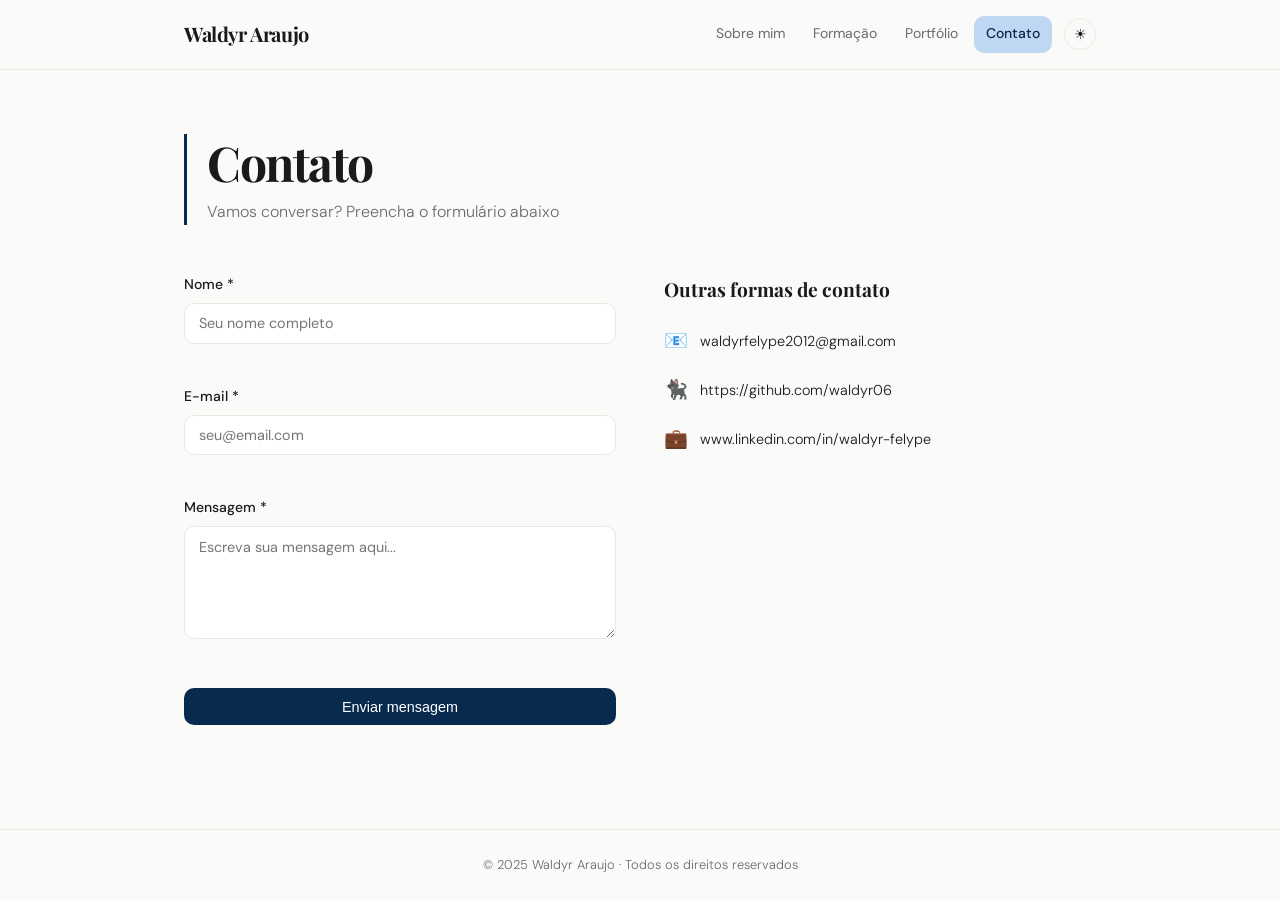
==== contato.html @ 29e52b24 "Quase pronto" ====
<!DOCTYPE html>
<html lang="pt-BR">
<head>
  <meta charset="UTF-8" />
  <meta name="viewport" content="width=device-width, initial-scale=1.0" />
  <title>Portfólio | Contato</title>
  <link rel="stylesheet" href="css/style.css" />
  <link rel="preconnect" href="https://fonts.googleapis.com" />
  <link href="https://fonts.googleapis.com/css2?family=Playfair+Display:wght@400;700&family=DM+Sans:wght@300;400;500&display=swap" rel="stylesheet" />
</head>
<body>

  <!-- CABEÇALHO / NAVEGAÇÃO -->
  <header class="site-header">
    <div class="container header-inner">
      <a href="index.html" class="logo">Waldyr Araujo</a>

      <nav class="main-nav" id="mainNav">
        <a href="index.html" class="nav-link">Sobre mim</a>
        <a href="formacao.html" class="nav-link">Formação</a>
        <a href="portfolio.html" class="nav-link">Portfólio</a>
        <a href="contato.html" class="nav-link active">Contato</a>
        <button class="theme-toggle" id="themeToggle" aria-label="Alternar tema">☀</button>
      </nav>
    </div>
  </header>

  <main class="page-content">
    <div class="container">

      <!-- Título da página -->
      <section class="page-header fade-in">
        <h1 class="page-title">Contato</h1>
        <p class="page-subtitle">Vamos conversar? Preencha o formulário abaixo</p>
      </section>

      <section class="section fade-in contact-section">

        <div class="contact-form-wrap">
          <form id="contactForm" novalidate>

            <!-- Campo Nome -->
            <div class="form-group">
              <label for="nome">Nome *</label>
              <input
                type="text"
                id="nome"
                name="nome"
                placeholder="Seu nome completo"
                autocomplete="name"
              />
              <span class="error-msg" id="erroNome"></span>
            </div>

            <!-- Campo E-mail -->
            <div class="form-group">
              <label for="email">E-mail *</label>
              <input
                type="email"
                id="email"
                name="email"
                placeholder="seu@email.com"
                autocomplete="email"
              />
              <span class="error-msg" id="erroEmail"></span>
            </div>

            <!-- Campo Mensagem -->
            <div class="form-group">
              <label for="mensagem">Mensagem *</label>
              <textarea
                id="mensagem"
                name="mensagem"
                rows="5"
                placeholder="Escreva sua mensagem aqui..."
              ></textarea>
              <span class="error-msg" id="erroMensagem"></span>
            </div>

            <button type="submit" class="btn-primary btn-full">Enviar mensagem</button>

          </form>

          <div class="modal-overlay" id="modalOverlay">
            <div class="modal">
              <span class="modal-icon">✓</span>
              <h3>Mensagem enviada com sucesso!</h3>
              <p>Obrigado pelo contato. Retornarei em breve.</p>
              <button class="btn-primary" id="modalClose">Fechar</button>
            </div>
          </div>
        </div>

        <div class="contact-info">
          <h3>Outras formas de contato</h3>
          <ul class="contact-links">
            <li>
              <span class="contact-icon">📧</span>
              <a href="waldyrfelype2012@gmail.com">waldyrfelype2012@gmail.com</a>
            </li>
            <li>
              <span class="contact-icon">🐈‍⬛</span>
              <a href="https://github.com/waldyr06" target="_blank" rel="noopener">https://github.com/waldyr06</a>
            </li>
            <li>
              <span class="contact-icon">💼</span>
              <a href="www.linkedin.com/in/waldyr-felype" target="_blank" rel="noopener">www.linkedin.com/in/waldyr-felype</a>
            </li>
          </ul>
        </div>

      </section>
    </div>
  </main>

  <footer class="site-footer">
    <div class="container">
      <p>© 2025 Waldyr Araujo · Todos os direitos reservados</p>
    </div>
  </footer>

  <script src="script.js"></script>
</body>
</html>
---- css/style.css ----
/* ── Variáveis de tema (claro por padrão) ── */
:root {
  --bg:          #fafaf8;
  --bg-card:     #ffffff;
  --text:        #1a1a1a;
  --text-muted:  #6b6b6b;
  --accent:      #082a4e; 
  --accent-light:#bfd7f3;
  --border:      #e8e8e4;
  --header-bg:   rgba(250,250,248,0.92);
  --shadow:      0 2px 16px rgba(0,0,0,0.06);
  --radius:      10px;
  --font-display:'Playfair Display', Georgia, serif;
  --font-body:   'DM Sans', sans-serif;
  --transition:  0.3s ease;
}

/* ── Variáveis do tema escuro ── */
body.dark {
  --bg:         #121212;
  --bg-card:    #1e1e1e;
  --text:       #f0f0f0;
  --text-muted: #a0a0a0;
  --accent:     #529ab7;
  --accent-light:#1b3b43;
  --border:     #2e2e2e;
  --header-bg:  rgba(18,18,18,0.92);
}

/* ── Reset básico ── */
*, *::before, *::after {
  box-sizing: border-box;
  margin: 0;
  padding: 0;
}

html {
  scroll-behavior: smooth;
  font-size: 16px;
}

body {
  background-color: var(--bg);
  color: var(--text);
  font-family: var(--font-body);
  font-weight: 300;
  line-height: 1.7;
  transition: background-color var(--transition), color var(--transition);
  min-height: 100vh;
  display: flex;
  flex-direction: column;
}

img { max-width: 100%; display: block; }
a  { color: var(--accent); text-decoration: none; }
a:hover { text-decoration: underline; }
ul { list-style: none; }

/* ── Container central ── */
.container {
  max-width: 960px;
  margin: 0 auto;
  padding: 0 1.5rem;
}

/* CABEÇALHO E NAVEGAÇÃO */
.site-header {
  position: sticky;
  top: 0;
  z-index: 100;
  background: var(--header-bg);
  backdrop-filter: blur(8px);
  border-bottom: 1px solid var(--border);
  transition: background var(--transition);
}

.header-inner {
  display: flex;
  align-items: center;
  justify-content: space-between;
  padding-top: 1rem;
  padding-bottom: 1rem;
}

/* Logo / nome */
.logo {
  font-family: var(--font-display);
  font-size: 1.25rem;
  font-weight: 700;
  color: var(--text);
  letter-spacing: -0.02em;
}
.logo:hover { text-decoration: none; color: var(--accent); }

/* Links de navegação */
.main-nav {
  display: flex;
  align-items: center;
  gap: 0.25rem;
}

.nav-link {
  font-size: 0.875rem;
  font-weight: 400;
  color: var(--text-muted);
  padding: 0.4rem 0.75rem;
  border-radius: var(--radius);
  transition: color var(--transition), background var(--transition);
}
.nav-link:hover,
.nav-link.active {
  color: var(--accent);
  background: var(--accent-light);
  text-decoration: none;
}
.nav-link.active {
  font-weight: 500;
}

/* Botão de alternar tema */
.theme-toggle {
  background: none;
  border: 1px solid var(--border);
  border-radius: 50%;
  width: 2rem;
  height: 2rem;
  cursor: pointer;
  font-size: 0.875rem;
  color: var(--text);
  margin-left: 0.5rem;
  transition: border-color var(--transition), transform 0.2s;
}
.theme-toggle:hover { border-color: var(--accent); transform: rotate(20deg); }

/* CONTEÚDO PRINCIPAL */
.page-content {
  flex: 1;
  padding: 4rem 0 2rem;
}

/* Cabeçalho de página (formação, portfólio, contato) */
.page-header {
  margin-bottom: 3rem;
  border-left: 3px solid var(--accent);
  padding-left: 1.25rem;
}
.page-title {
  font-family: var(--font-display);
  font-size: clamp(2rem, 5vw, 3rem);
  font-weight: 700;
  line-height: 1.2;
  letter-spacing: -0.03em;
}
.page-subtitle {
  color: var(--text-muted);
  margin-top: 0.4rem;
  font-size: 1rem;
}

/* Seção genérica */
.section { margin-bottom: 4rem; }
.section-title {
  font-family: var(--font-display);
  font-size: 1.4rem;
  font-weight: 700;
  margin-bottom: 1.5rem;
  letter-spacing: -0.02em;
}

/* HERO — index.html */
.hero {
  display: flex;
  align-items: center;
  gap: 3rem;
  margin-bottom: 4rem;
  padding: 3rem 0;
}

.hero-text { flex: 1; }

.hero-greeting {
  font-size: 0.875rem;
  letter-spacing: 0.1em;
  text-transform: uppercase;
  color: var(--accent);
  margin-bottom: 0.5rem;
}
.hero-name {
  font-family: var(--font-display);
  font-size: clamp(2.2rem, 6vw, 3.5rem);
  font-weight: 700;
  line-height: 1.1;
  letter-spacing: -0.03em;
  margin-bottom: 0.5rem;
}
.hero-role {
  color: var(--text-muted);
  font-size: 1rem;
  margin-bottom: 1.25rem;
}
.hero-bio {
  max-width: 480px;
  margin-bottom: 2rem;
  color: var(--text);
  font-size: 1rem;
}


.avatar-foto {
  width: 140px;
  height: 140px;
  border-radius: 50%;       
  object-fit: cover;
  border: 3px solid var(--accent);
}

/* BOTÕES */
.btn-primary {
  display: inline-block;
  background: var(--accent);
  color: #fff;
  padding: 0.65rem 1.5rem;
  border-radius: var(--radius);
  font-weight: 500;
  font-size: 0.9rem;
  border: none;
  cursor: pointer;
  transition: opacity var(--transition), transform 0.2s;
}
.btn-primary:hover {
  opacity: 0.85;
  transform: translateY(-1px);
  text-decoration: none;
  color: #fff;
}

.btn-outline {
  display: inline-block;
  border: 1px solid var(--accent);
  color: var(--accent);
  padding: 0.5rem 1.1rem;
  border-radius: var(--radius);
  font-size: 0.875rem;
  font-weight: 500;
  transition: background var(--transition), color var(--transition);
}
.btn-outline:hover {
  background: var(--accent);
  color: #fff;
  text-decoration: none;
}

.btn-full { width: 100%; text-align: center; }

/* CARDS GRID (hobbies, cursos) */
.cards-grid {
  display: grid;
  grid-template-columns: repeat(auto-fill, minmax(200px, 1fr));
  gap: 1.25rem;
}

.card {
  background: var(--bg-card);
  border: 1px solid var(--border);
  border-radius: var(--radius);
  padding: 1.5rem;
  transition: box-shadow var(--transition), transform var(--transition);
}
.card:hover {
  box-shadow: var(--shadow);
  transform: translateY(-2px);
}
.card-icon { font-size: 1.75rem; display: block; margin-bottom: 0.75rem; }
.card h3 { font-size: 1rem; font-weight: 500; margin-bottom: 0.4rem; }
.card p  { font-size: 0.875rem; color: var(--text-muted); }

/* TIMELINE — formacao.html */
.timeline { position: relative; padding-left: 2rem; }
.timeline::before {
  content: '';
  position: absolute;
  left: 0.45rem;
  top: 0;
  bottom: 0;
  width: 2px;
  background: var(--border);
}

.timeline-item {
  position: relative;
  margin-bottom: 2.5rem;
}
.timeline-dot {
  position: absolute;
  left: -1.65rem;
  top: 0.35rem;
  width: 12px;
  height: 12px;
  border-radius: 50%;
  background: var(--accent);
  border: 2px solid var(--bg);
  box-shadow: 0 0 0 2px var(--accent);
}
.timeline-content { }
.timeline-year {
  font-size: 0.8rem;
  font-weight: 500;
  color: var(--accent);
  letter-spacing: 0.05em;
  text-transform: uppercase;
}
.timeline-content h3 {
  font-family: var(--font-display);
  font-size: 1.1rem;
  margin: 0.25rem 0 0.1rem;
}
.timeline-place {
  font-size: 0.875rem;
  color: var(--text-muted);
  margin-bottom: 0.4rem;
}
.timeline-content p {
  font-size: 0.9rem;
  color: var(--text);
}

/* PROJETOS — portfolio.html */
.projects-grid {
  display: grid;
  grid-template-columns: repeat(auto-fill, minmax(260px, 1fr));
  gap: 1.5rem;
}

.project-card {
  background: var(--bg-card);
  border: 1px solid var(--border);
  border-radius: var(--radius);
  overflow: hidden;
  transition: box-shadow var(--transition), transform var(--transition);
}
.project-card:hover {
  box-shadow: var(--shadow);
  transform: translateY(-3px);
}

.project-thumb {
  height: 130px;
  background: var(--accent-light);
  display: flex;
  align-items: center;
  justify-content: center;
}
.project-thumb-icon { font-size: 3rem; }

.project-body { padding: 1.25rem; }
.project-title {
  font-family: var(--font-display);
  font-size: 1.1rem;
  font-weight: 700;
  margin-bottom: 0.5rem;
}
.project-desc {
  font-size: 0.875rem;
  color: var(--text-muted);
  margin-bottom: 1rem;
}

/* FORMULÁRIO DE CONTATO — contato.html */
.contact-section {
  display: grid;
  grid-template-columns: 1fr 1fr;
  gap: 3rem;
  align-items: start;
}

.contact-form-wrap { position: relative; }

.form-group { margin-bottom: 1.25rem; }
.form-group label {
  display: block;
  font-size: 0.875rem;
  font-weight: 500;
  margin-bottom: 0.4rem;
}
.form-group input,
.form-group textarea {
  width: 100%;
  padding: 0.65rem 0.9rem;
  background: var(--bg-card);
  border: 1px solid var(--border);
  border-radius: var(--radius);
  color: var(--text);
  font-family: var(--font-body);
  font-size: 0.9rem;
  transition: border-color var(--transition), box-shadow var(--transition);
  outline: none;
}
.form-group input:focus,
.form-group textarea:focus {
  border-color: var(--accent);
  box-shadow: 0 0 0 3px var(--accent-light);
}
/* Estado de erro no campo */
.form-group input.error,
.form-group textarea.error {
  border-color: #e05252;
}

/* Mensagem de erro abaixo do campo */
.error-msg {
  display: block;
  font-size: 0.8rem;
  color: #e05252;
  margin-top: 0.3rem;
  min-height: 1rem;
}

/* Informações de contato (lado direito) */
.contact-info h3 {
  font-family: var(--font-display);
  font-size: 1.2rem;
  margin-bottom: 1.25rem;
}
.contact-links { display: flex; flex-direction: column; gap: 1rem; }
.contact-links li { display: flex; align-items: center; gap: 0.75rem; }
.contact-icon { font-size: 1.2rem; }
.contact-links a { font-size: 0.9rem; color: var(--text); }
.contact-links a:hover { color: var(--accent); }

/* MODAL DE CONFIRMAÇÃO */
.modal-overlay {
  display: none;
  position: fixed;
  inset: 0;
  background: rgba(0,0,0,0.45);
  z-index: 200;
  align-items: center;
  justify-content: center;
}
.modal-overlay.active { display: flex; }

.modal {
  background: var(--bg-card);
  border-radius: var(--radius);
  padding: 2.5rem;
  max-width: 380px;
  width: 90%;
  text-align: center;
  animation: modalIn 0.3s ease;
}
@keyframes modalIn {
  from { opacity: 0; transform: scale(0.9) translateY(10px); }
  to   { opacity: 1; transform: scale(1) translateY(0); }
}
.modal-icon {
  display: block;
  font-size: 2.5rem;
  color: var(--accent);
  margin-bottom: 1rem;
}
.modal h3 {
  font-family: var(--font-display);
  margin-bottom: 0.5rem;
  font-size: 1.25rem;
}
.modal p {
  color: var(--text-muted);
  font-size: 0.9rem;
  margin-bottom: 1.5rem;
}

/* ANIMAÇÃO DE ENTRADA (fade-in) */
.fade-in {
  opacity: 0;
  transform: translateY(18px);
  animation: fadeIn 0.6s ease forwards;
}
@keyframes fadeIn {
  to { opacity: 1; transform: translateY(0); }
}
/* Delay escalonado para filhos */
.fade-in:nth-child(1) { animation-delay: 0.1s; }
.fade-in:nth-child(2) { animation-delay: 0.2s; }
.fade-in:nth-child(3) { animation-delay: 0.3s; }

/* RODAPÉ */
.site-footer {
  border-top: 1px solid var(--border);
  padding: 1.5rem 0;
  text-align: center;
}
.site-footer p {
  font-size: 0.8rem;
  color: var(--text-muted);
}

/* RESPONSIVIDADE (mobile) */
@media (max-width: 700px) {

  .main-nav {
    display: none;
    position: absolute;
    top: 100%;
    left: 0;
    right: 0;
    background: var(--bg-card);
    border-bottom: 1px solid var(--border);
    flex-direction: column;
    padding: 1rem;
    gap: 0.25rem;
    box-shadow: var(--shadow);
  }

  .hero {
    flex-direction: column-reverse;
    text-align: center;
    gap: 1.5rem;
    padding: 2rem 0;
  }

  .contact-section { grid-template-columns: 1fr; }

  .cards-grid { grid-template-columns: 1fr 1fr; }
  .projects-grid { grid-template-columns: 1fr; }
}
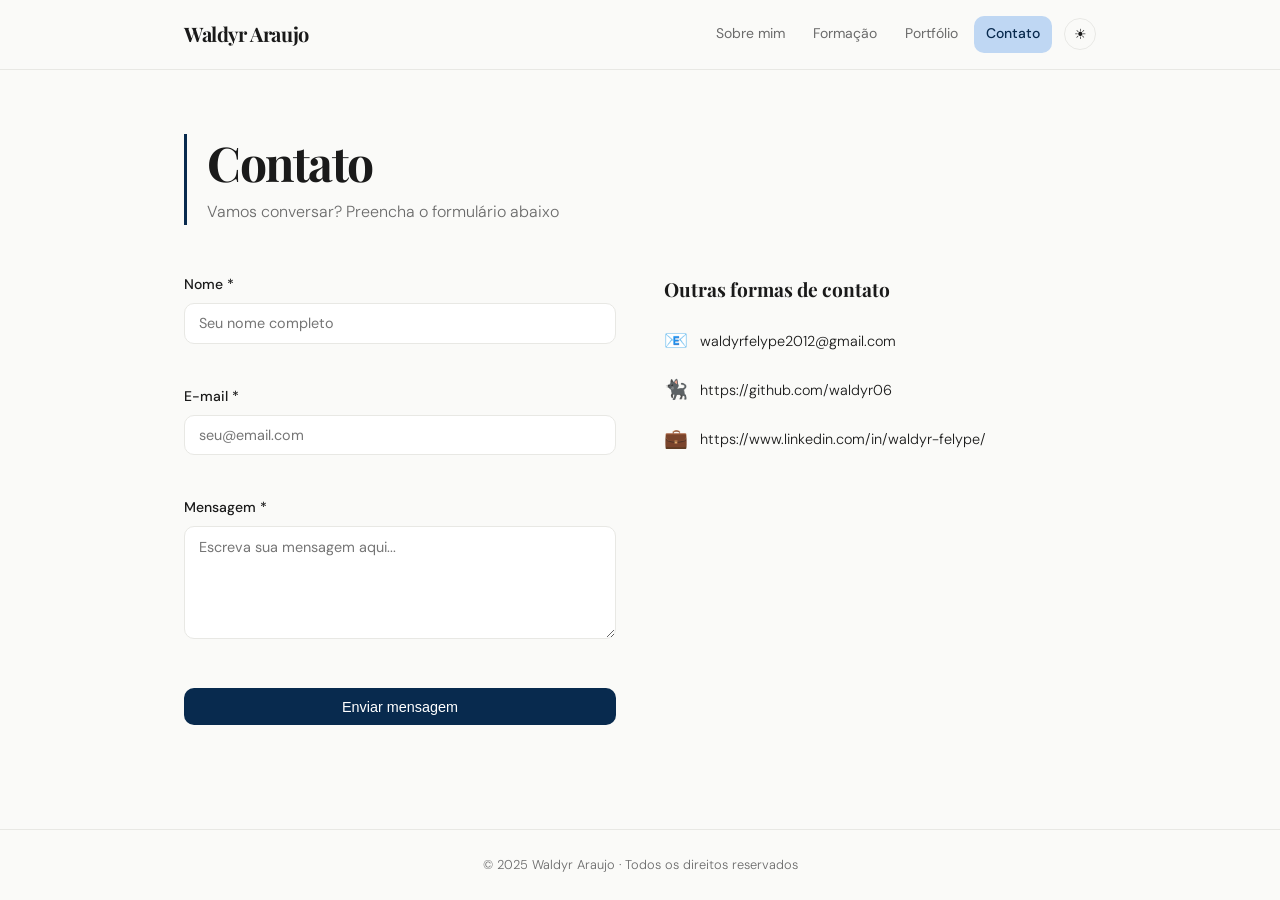
==== commit 2fb33e82: "correção de bugs" ====
--- a/contato.html
+++ b/contato.html
@@ -96,7 +96,7 @@
           <ul class="contact-links">
             <li>
               <span class="contact-icon">📧</span>
-              <a href="waldyrfelype2012@gmail.com">waldyrfelype2012@gmail.com</a>
+              <a href="malito:waldyrfelype2012@gmail.com">waldyrfelype2012@gmail.com</a>
             </li>
             <li>
               <span class="contact-icon">🐈‍⬛</span>
@@ -104,7 +104,7 @@
             </li>
             <li>
               <span class="contact-icon">💼</span>
-              <a href="www.linkedin.com/in/waldyr-felype" target="_blank" rel="noopener">www.linkedin.com/in/waldyr-felype</a>
+              <a href="https://www.linkedin.com/in/waldyr-felype/" target="_blank" rel="noopener">https://www.linkedin.com/in/waldyr-felype/</a>
             </li>
           </ul>
         </div>
